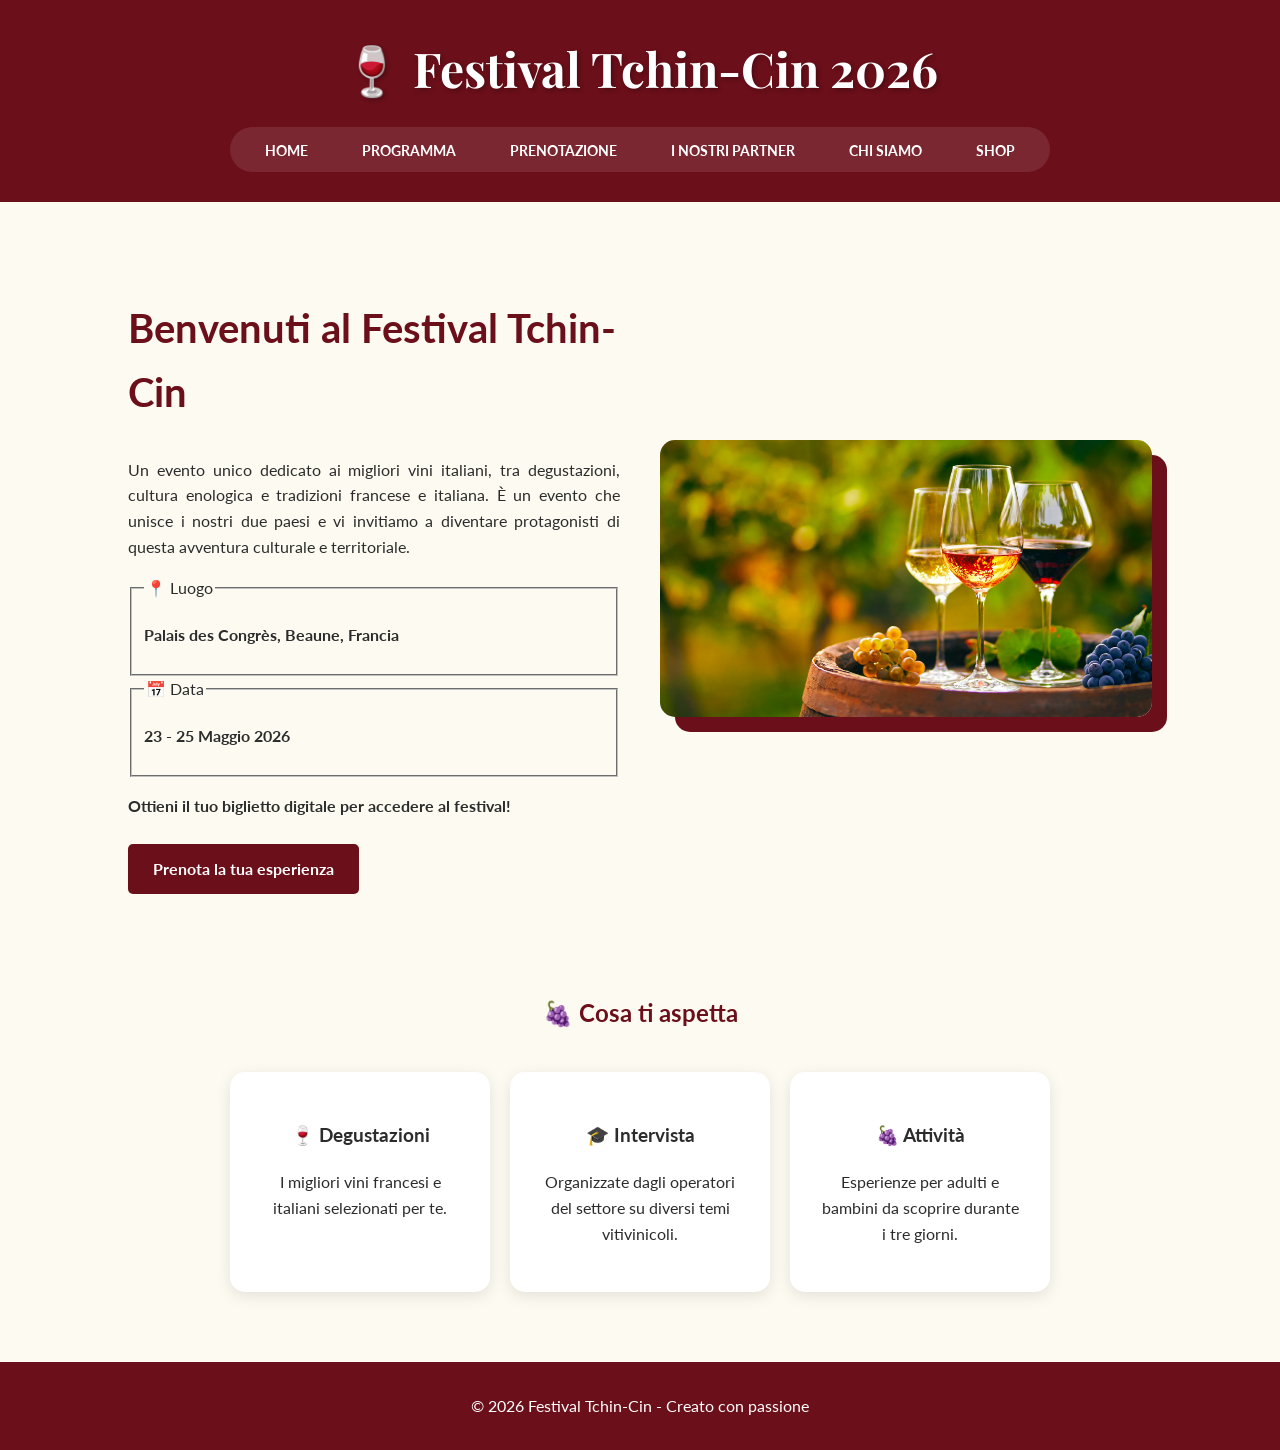
==== index.html @ 6ce4bc68 "Git initialization" ====
<!DOCTYPE html>
<html lang="it">
<head>
    <meta charset="UTF-8">
    <title>Festival Tchin-Cin 2026</title>
    <link rel="stylesheet" href="stile.css">
    <link href="https://fonts.googleapis.com/css2?family=Lato&family=Playfair+Display:wght@700&display=swap" rel="stylesheet">
</head>
<body>

<header>
    <h1>🍷 Festival Tchin-Cin 2026</h1>
    <nav>
        <a href="index.html">Home</a>
        <a href="programma.html">Programma</a>
        <a href="prenotazione.html">Prenotazione</a>
        <a href="partner.html">I nostri partner</a>
        <a href="chisiamo.html">Chi siamo</a>
        <a href="shop.php">Shop</a>
    </nav>
</header>

<section class="hero">
    <div class="hero-text">
        <h2>Benvenuti al Festival Tchin-Cin</h2>
        <p>
            Un evento unico dedicato ai migliori vini italiani, tra degustazioni,
            cultura enologica e tradizioni francese e italiana. È un evento che unisce i nostri due paesi e vi invitiamo a diventare protagonisti di questa avventura culturale e territoriale. 
        </p>

        <div class="festival-info-box">
            <fieldset>
                <legend>📍 Luogo</legend>
                <p><strong>Palais des Congrès, Beaune, Francia</strong></p>
            </fieldset>

            <fieldset>
                <legend>📅 Data</legend>
                <p><strong>23 - 25 Maggio 2026</strong></p>
            </fieldset>
        </div>

        <div class="cta-box">
            <p><strong>Ottieni il tuo biglietto digitale per accedere al festival!</strong></p>
            <a href="prenotazione.html" class="btn-main">Prenota la tua esperienza</a>
        </div>
    </div>

    <div class="hero-img">
        <img src="img/vino1.jpg" alt="Vignoble Beaune">
    </div>
</section>

<section class="features">
    <h2>🍇 Cosa ti aspetta</h2>
    <div class="features-grid">
        <div class="card">
            <h3>🍷 Degustazioni</h3>
            <p>I migliori vini francesi e italiani selezionati per te.</p>
        </div>
        <div class="card">
            <h3>🎓 Intervista</h3>
            <p>Organizzate dagli operatori del settore su diversi temi vitivinicoli.</p>
        </div>
        <div class="card">
            <h3>🍇 Attività</h3>
            <p>Esperienze per adulti e bambini da scoprire durante i tre giorni.</p>
        </div>
    </div>
</section>

<footer>
    <p>© 2026 Festival Tchin-Cin - Creato con passione</p>
</footer>

</body>
</html>
---- stile.css ----
/* =========================
   RESET & BASE
========================= */

body {
    margin: 0;
    font-family: 'Lato', sans-serif;
    background-color: #fdfbf1;
    color: #2c2c2c;
    line-height: 1.6;
}

/* =========================
   HEADER
========================= */

header {
    background-color: #6b0f1a;
    color: white;
    padding: 30px;
    text-align: center;
}

header h1 {
    font-family: 'Playfair Display', serif;
    margin: 0;
    font-size: 3rem;
    text-shadow: 2px 2px 4px rgba(0,0,0,0.3);
}

/* =========================
   NAVIGATION
========================= */

nav {
    margin-top: 20px;
    background: rgba(255,255,255,0.1);
    padding: 10px;
    border-radius: 50px;
    display: inline-block;
}

nav a {
    color: white;
    text-decoration: none;
    margin: 0 10px;
    font-weight: bold;
    text-transform: uppercase;
    font-size: 0.9rem;
    padding: 8px 15px;
    border-radius: 20px;
    transition: all 0.3s ease;
}

nav a:hover {
    background-color: #580808;
    color: white !important;
}

/* =========================
   HERO SECTION
========================= */

.hero {
    display: flex;
    flex-wrap: wrap;
    align-items: center;
    justify-content: center;
    gap: 40px;
    padding: 60px 10%;
}

.hero-text {
    flex: 1;
    min-width: 300px;
    text-align: justify;
}

.hero-text h2 {
    color: #6b0f1a;
    font-size: 2.5rem;
    text-align: left;
}

.hero-img {
    flex: 1;
    min-width: 300px;
}

.hero img {
    width: 100%;
    max-width: 500px;
    border-radius: 15px;
    box-shadow: 15px 15px 0px #6b0f1a;
}

/* =========================
   IMMAGINI
========================= */

img {
    max-width: 100%;
    height: auto;
    display: block;
    margin: auto;
    border-radius: 10px;
}

/* =========================
   SEZIONI & TITOLI
========================= */

section {
    padding: 20px;
}

h2 {
    color: #6b0f1a;
    text-align: center;
}

/* =========================
   FEATURES GRID + CARD (HOVER FUNZIONANTE)
========================= */

.features-grid {
    display: flex;
    justify-content: center;
    gap: 20px;
    padding: 20px 0;
    flex-wrap: wrap;
}

.card {
    background: white;
    padding: 30px;
    border-radius: 15px;
    box-shadow: 0 4px 15px rgba(0,0,0,0.1);
    width: 200px;
    text-align: center;
    transition: transform 0.3s ease;
}

.card:hover {
    transform: translateY(-10px);
}

.card span {
    font-size: 2.5rem;
    display: block;
    margin-bottom: 10px;
}
.partner-box {
    border:2px solid #ddd;
    border-radius:12px;
    padding:15px;
    text-align:center;
    background:white;
    box-shadow:0 4px 8px rgba(0,0,0,0.08);
    transition: transform 0.3s ease, box-shadow 0.3s ease;
}

.partner-box:hover {
    transform: translateY(-10px);
    box-shadow:0 10px 18px rgba(0,0,0,0.15);
}
/* =========================
   BOTTONI
========================= */

.btn-main {
    display: inline-block;
    background-color: #6b0f1a;
    color: white;
    padding: 12px 25px;
    text-decoration: none;
    border-radius: 5px;
    font-weight: bold;
    margin-top: 10px;
}

button,
input[type="submit"] {
    background-color: #6b0f1a;
    color: white;
    border: none;
    padding: 10px 20px;
    cursor: pointer;
    border-radius: 5px;
    font-weight: bold;
}

button:hover,
input[type="submit"]:hover {
    background-color: #8b1a2a;
}

/* =========================
   FORM
========================= */

form {
    text-align: center;
    margin-top: 20px;
}

input,
select,
textarea {
    margin: 10px;
    padding: 10px;
    width: 260px;
    border: 1px solid #ccc;
    border-radius: 5px;
}

/* =========================
   TABELLE
========================= */

table {
    width: 70%;
    margin: 20px auto;
    border-collapse: collapse;
    background-color: white;
    box-shadow: 0px 2px 8px rgba(0,0,0,0.1);
}

table th {
    background-color: #6b0f1a;
    color: white;
}

table th,
table td {
    border: 1px solid #ddd;
    padding: 12px;
    text-align: center;
}

/* =========================
   TICKET BOX
========================= */

.ticket-container {
    text-align: center;
    padding: 20px;
    border: 2px solid #6b0f1a;
    margin: 30px auto;
    width: 70%;
    border-radius: 12px;
    background-color: #fff;
}


.shop-grid {
    display: grid;
    grid-template-columns: repeat(2, 1fr);
    gap: 25px;
    max-width: 1000px;
    margin: 0 auto 50px;
    padding: 0 20px;
    align-items: stretch;
}

/* CARD PRODOTTI */
.shop-card {
    background: white;
    border-radius: 15px;
    padding: 20px;
    text-align: center;
    box-shadow: 0 6px 18px rgba(0,0,0,0.08);
    transition: all 0.3s ease;

    display: flex;
    flex-direction: column;
    justify-content: space-between;
}

/* HOVER ELEGANTE */
.shop-card:hover {
    transform: translateY(-10px);
    box-shadow: 0 12px 28px rgba(0,0,0,0.15);
}

/* IMMAGINI UNIFORMI */
.shop-card img {
    width: 100%;
    height: 180px;
    object-fit: cover;
    border-radius: 10px;
    margin-bottom: 10px;
}

/* TITOLO PRODOTTO */
.shop-card h3 {
    margin: 10px 0;
    font-size: 18px;
}

/* DESCRIZIONE */
.shop-card p {
    margin: 5px 0;
    font-size: 14px;
    color: #444;
}

/* PREZZO */
.prezzo {
    font-size: 1.3rem;
    font-weight: bold;
    color: #6b0f1a;
    margin: 10px 0;
}

/* RESPONSIVE (mobile: 1 colonna) */
@media (max-width: 768px) {
    .shop-grid {
        grid-template-columns: 1fr;
    }
}

/* =========================
   FOOTER
========================= */

footer {
    background-color: #6b0f1a;
    color: white;
    text-align: center;
    padding: 15px;
    margin-top: 30px;
}
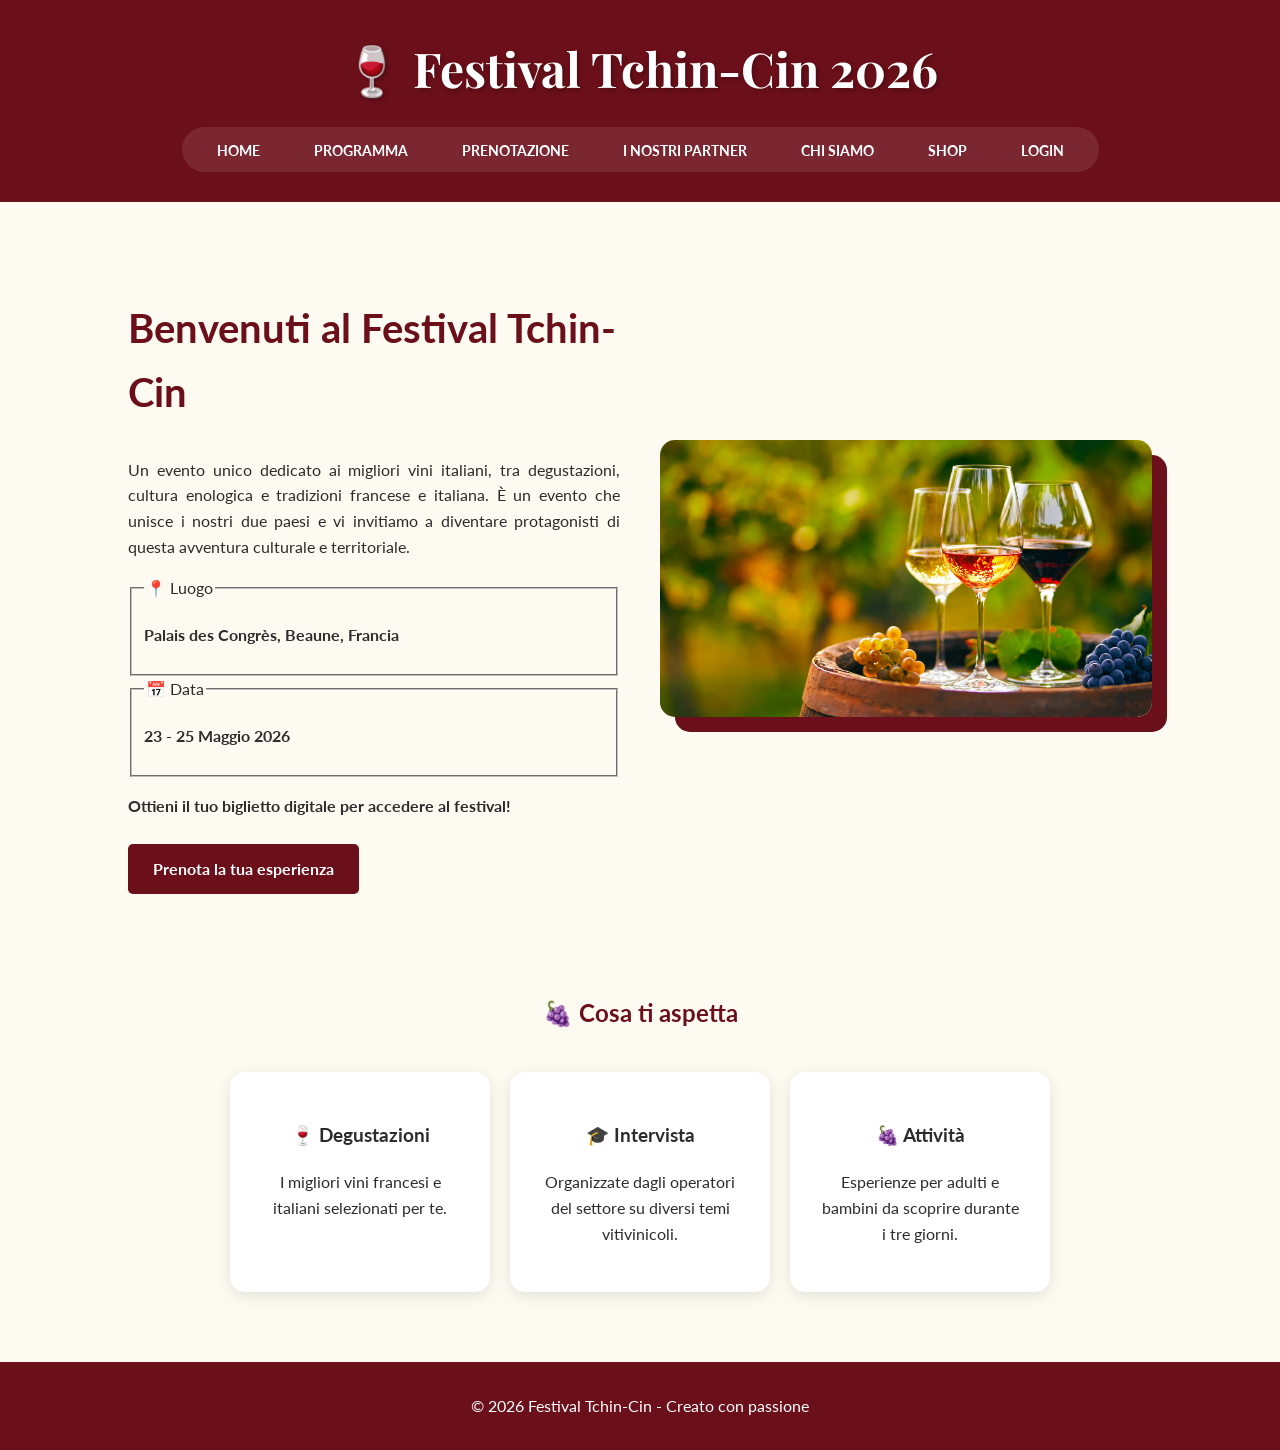
==== commit bb2cd60e: "login logic ok" ====
--- a/index.html
+++ b/index.html
@@ -17,6 +17,7 @@
         <a href="partner.html">I nostri partner</a>
         <a href="chisiamo.html">Chi siamo</a>
         <a href="shop.php">Shop</a>
+        <a href="login.php">LogIn</a>
     </nav>
 </header>
 
